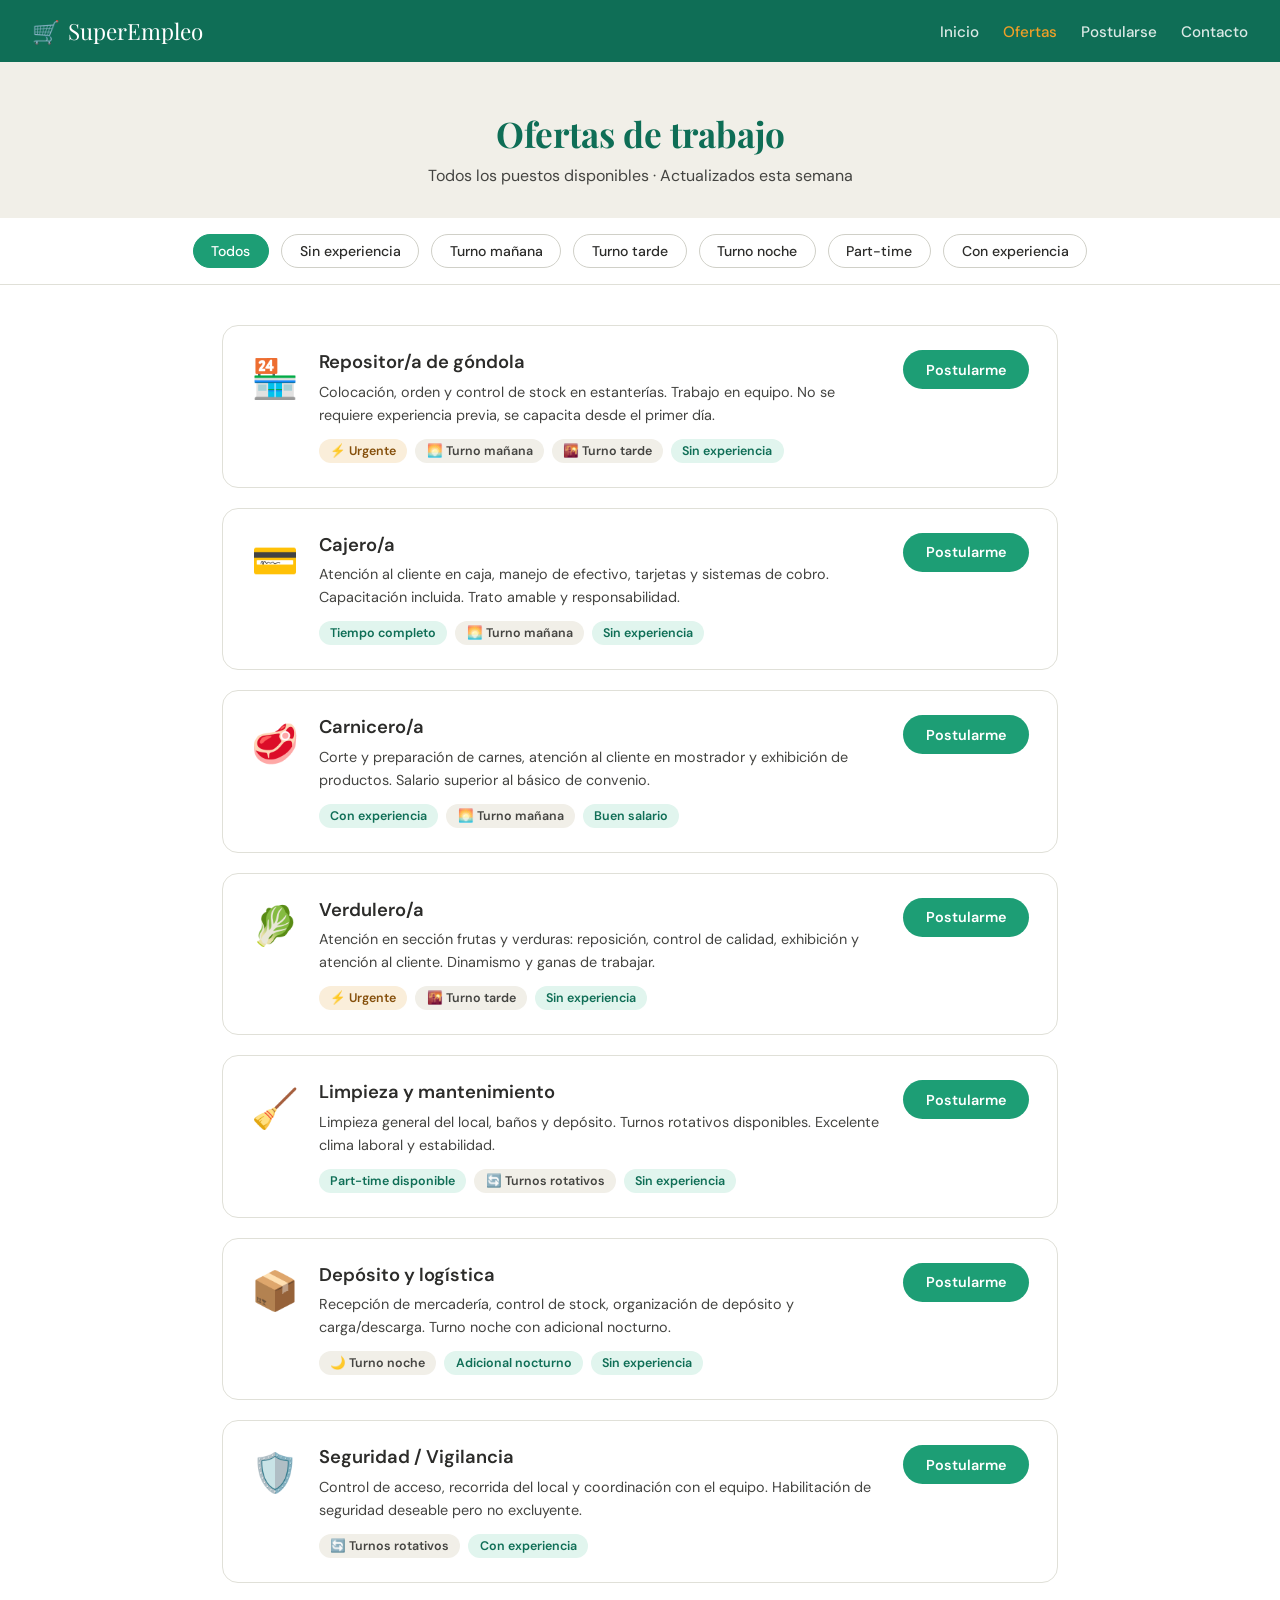
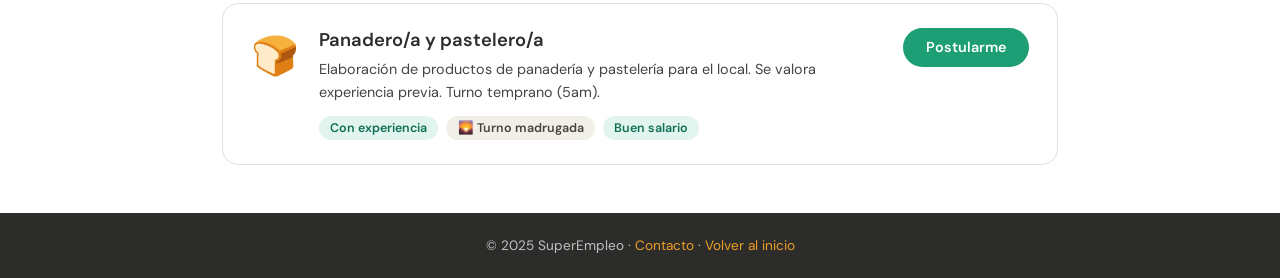
==== ofertas.html @ 65cd65aa "respaldo" ====
<!DOCTYPE html>
<html lang="es">
<head>
  <meta charset="UTF-8" />
  <meta name="viewport" content="width=device-width, initial-scale=1.0" />
  <title>Ofertas de Trabajo · SuperEmpleo</title>
  <link rel="preconnect" href="https://fonts.googleapis.com" />
  <link href="https://fonts.googleapis.com/css2?family=Playfair+Display:wght@700&family=DM+Sans:wght@400;500;600&display=swap" rel="stylesheet" />
  <style>
    *, *::before, *::after { box-sizing: border-box; margin: 0; padding: 0; }
    :root {
      --verde: #1D9E75;
      --verde-oscuro: #0F6E56;
      --verde-claro: #E1F5EE;
      --naranja: #EF9F27;
      --naranja-claro: #FAEEDA;
      --gris: #444441;
      --gris-claro: #F1EFE8;
      --blanco: #ffffff;
      --texto: #2C2C2A;
    }
    body { font-family: 'DM Sans', sans-serif; color: var(--texto); background: var(--blanco); }

    nav {
      background: var(--verde-oscuro); padding: 1rem 2rem;
      display: flex; justify-content: space-between; align-items: center;
      position: sticky; top: 0; z-index: 100;
    }
    .nav-logo {
      font-family: 'Playfair Display', serif; color: var(--blanco);
      font-size: 1.4rem; text-decoration: none; display: flex; align-items: center; gap: 0.5rem;
    }
    .nav-links { display: flex; gap: 1.5rem; list-style: none; }
    .nav-links a { color: rgba(255,255,255,0.85); text-decoration: none; font-size: 0.95rem; font-weight: 500; transition: color 0.2s; }
    .nav-links a:hover, .nav-links a.activo { color: var(--naranja); }

    .page-header {
      background: var(--gris-claro);
      padding: 3rem 2rem 2rem;
      text-align: center;
    }
    .page-header h1 {
      font-family: 'Playfair Display', serif;
      font-size: 2.2rem;
      color: var(--verde-oscuro);
      margin-bottom: 0.5rem;
    }
    .page-header p { color: var(--gris); font-size: 1rem; }

    /* FILTROS */
    .filtros {
      background: var(--blanco);
      border-bottom: 1px solid #e0e0d8;
      padding: 1rem 2rem;
      display: flex;
      gap: 0.75rem;
      flex-wrap: wrap;
      justify-content: center;
    }
    .filtro-btn {
      background: var(--blanco);
      border: 1.5px solid #d0d0c8;
      border-radius: 50px;
      padding: 0.45rem 1.1rem;
      font-size: 0.88rem;
      font-weight: 500;
      cursor: pointer;
      color: var(--texto);
      transition: all 0.2s;
      font-family: 'DM Sans', sans-serif;
    }
    .filtro-btn:hover { border-color: var(--verde); color: var(--verde); }
    .filtro-btn.activo { background: var(--verde); border-color: var(--verde); color: var(--blanco); }

    /* LISTA DE OFERTAS */
    .ofertas-container {
      max-width: 900px;
      margin: 2.5rem auto;
      padding: 0 2rem;
    }
    .oferta-card {
      background: var(--blanco);
      border: 1px solid #e0e0d8;
      border-radius: 16px;
      padding: 1.5rem 1.75rem;
      margin-bottom: 1.25rem;
      display: flex;
      align-items: flex-start;
      gap: 1.25rem;
      transition: transform 0.2s, box-shadow 0.2s;
    }
    .oferta-card:hover {
      transform: translateY(-3px);
      box-shadow: 0 10px 28px rgba(0,0,0,0.07);
    }
    .oferta-icono {
      font-size: 2.4rem;
      min-width: 48px;
      text-align: center;
      padding-top: 0.2rem;
    }
    .oferta-info { flex: 1; }
    .oferta-info h3 { font-size: 1.15rem; font-weight: 600; margin-bottom: 0.4rem; }
    .oferta-info p { font-size: 0.9rem; color: var(--gris); line-height: 1.6; margin-bottom: 0.75rem; }
    .oferta-meta {
      display: flex; gap: 0.5rem; flex-wrap: wrap; align-items: center;
    }
    .tag {
      display: inline-block;
      font-size: 0.78rem; font-weight: 600;
      padding: 0.25rem 0.7rem;
      border-radius: 50px;
      background: var(--verde-claro);
      color: var(--verde-oscuro);
    }
    .tag.urgente { background: var(--naranja-claro); color: #854F0B; }
    .tag.turno { background: var(--gris-claro); color: var(--gris); }
    .oferta-accion { display: flex; align-items: center; }
    .btn-postular {
      background: var(--verde);
      color: var(--blanco);
      padding: 0.65rem 1.4rem;
      border-radius: 50px;
      text-decoration: none;
      font-weight: 600;
      font-size: 0.9rem;
      white-space: nowrap;
      transition: background 0.2s, transform 0.2s;
    }
    .btn-postular:hover { background: var(--verde-oscuro); transform: scale(1.03); }

    footer {
      background: var(--texto); color: rgba(255,255,255,0.7);
      text-align: center; padding: 1.5rem 2rem; font-size: 0.85rem; margin-top: 3rem;
    }
    footer a { color: var(--naranja); text-decoration: none; }

    @media (max-width: 600px) {
      .oferta-card { flex-direction: column; }
      .oferta-accion { justify-content: flex-start; }
    }
  </style>
</head>
<body>

  <nav>
    <a href="index.html" class="nav-logo"><span>🛒</span> SuperEmpleo</a>
    <ul class="nav-links">
      <li><a href="index.html">Inicio</a></li>
      <li><a href="ofertas.html" class="activo">Ofertas</a></li>
      <li><a href="formulario.html">Postularse</a></li>
      <li><a href="contacto.html">Contacto</a></li>
    </ul>
  </nav>

  <div class="page-header">
    <h1>Ofertas de trabajo</h1>
    <p>Todos los puestos disponibles · Actualizados esta semana</p>
  </div>

  <div class="filtros">
    <button class="filtro-btn activo">Todos</button>
    <button class="filtro-btn">Sin experiencia</button>
    <button class="filtro-btn">Turno mañana</button>
    <button class="filtro-btn">Turno tarde</button>
    <button class="filtro-btn">Turno noche</button>
    <button class="filtro-btn">Part-time</button>
    <button class="filtro-btn">Con experiencia</button>
  </div>

  <div class="ofertas-container">

    <div class="oferta-card">
      <div class="oferta-icono">🏪</div>
      <div class="oferta-info">
        <h3>Repositor/a de góndola</h3>
        <p>Colocación, orden y control de stock en estanterías. Trabajo en equipo. No se requiere experiencia previa, se capacita desde el primer día.</p>
        <div class="oferta-meta">
          <span class="tag urgente">⚡ Urgente</span>
          <span class="tag turno">🌅 Turno mañana</span>
          <span class="tag turno">🌇 Turno tarde</span>
          <span class="tag">Sin experiencia</span>
        </div>
      </div>
      <div class="oferta-accion">
        <a href="formulario.html" class="btn-postular">Postularme</a>
      </div>
    </div>

    <div class="oferta-card">
      <div class="oferta-icono">💳</div>
      <div class="oferta-info">
        <h3>Cajero/a</h3>
        <p>Atención al cliente en caja, manejo de efectivo, tarjetas y sistemas de cobro. Capacitación incluida. Trato amable y responsabilidad.</p>
        <div class="oferta-meta">
          <span class="tag">Tiempo completo</span>
          <span class="tag turno">🌅 Turno mañana</span>
          <span class="tag">Sin experiencia</span>
        </div>
      </div>
      <div class="oferta-accion">
        <a href="formulario.html" class="btn-postular">Postularme</a>
      </div>
    </div>

    <div class="oferta-card">
      <div class="oferta-icono">🥩</div>
      <div class="oferta-info">
        <h3>Carnicero/a</h3>
        <p>Corte y preparación de carnes, atención al cliente en mostrador y exhibición de productos. Salario superior al básico de convenio.</p>
        <div class="oferta-meta">
          <span class="tag">Con experiencia</span>
          <span class="tag turno">🌅 Turno mañana</span>
          <span class="tag">Buen salario</span>
        </div>
      </div>
      <div class="oferta-accion">
        <a href="formulario.html" class="btn-postular">Postularme</a>
      </div>
    </div>

    <div class="oferta-card">
      <div class="oferta-icono">🥬</div>
      <div class="oferta-info">
        <h3>Verdulero/a</h3>
        <p>Atención en sección frutas y verduras: reposición, control de calidad, exhibición y atención al cliente. Dinamismo y ganas de trabajar.</p>
        <div class="oferta-meta">
          <span class="tag urgente">⚡ Urgente</span>
          <span class="tag turno">🌇 Turno tarde</span>
          <span class="tag">Sin experiencia</span>
        </div>
      </div>
      <div class="oferta-accion">
        <a href="formulario.html" class="btn-postular">Postularme</a>
      </div>
    </div>

    <div class="oferta-card">
      <div class="oferta-icono">🧹</div>
      <div class="oferta-info">
        <h3>Limpieza y mantenimiento</h3>
        <p>Limpieza general del local, baños y depósito. Turnos rotativos disponibles. Excelente clima laboral y estabilidad.</p>
        <div class="oferta-meta">
          <span class="tag">Part-time disponible</span>
          <span class="tag turno">🔄 Turnos rotativos</span>
          <span class="tag">Sin experiencia</span>
        </div>
      </div>
      <div class="oferta-accion">
        <a href="formulario.html" class="btn-postular">Postularme</a>
      </div>
    </div>

    <div class="oferta-card">
      <div class="oferta-icono">📦</div>
      <div class="oferta-info">
        <h3>Depósito y logística</h3>
        <p>Recepción de mercadería, control de stock, organización de depósito y carga/descarga. Turno noche con adicional nocturno.</p>
        <div class="oferta-meta">
          <span class="tag turno">🌙 Turno noche</span>
          <span class="tag">Adicional nocturno</span>
          <span class="tag">Sin experiencia</span>
        </div>
      </div>
      <div class="oferta-accion">
        <a href="formulario.html" class="btn-postular">Postularme</a>
      </div>
    </div>

    <div class="oferta-card">
      <div class="oferta-icono">🛡️</div>
      <div class="oferta-info">
        <h3>Seguridad / Vigilancia</h3>
        <p>Control de acceso, recorrida del local y coordinación con el equipo. Habilitación de seguridad deseable pero no excluyente.</p>
        <div class="oferta-meta">
          <span class="tag turno">🔄 Turnos rotativos</span>
          <span class="tag">Con experiencia</span>
        </div>
      </div>
      <div class="oferta-accion">
        <a href="formulario.html" class="btn-postular">Postularme</a>
      </div>
    </div>

    <div class="oferta-card">
      <div class="oferta-icono">🍞</div>
      <div class="oferta-info">
        <h3>Panadero/a y pastelero/a</h3>
        <p>Elaboración de productos de panadería y pastelería para el local. Se valora experiencia previa. Turno temprano (5am).</p>
        <div class="oferta-meta">
          <span class="tag">Con experiencia</span>
          <span class="tag turno">🌄 Turno madrugada</span>
          <span class="tag">Buen salario</span>
        </div>
      </div>
      <div class="oferta-accion">
        <a href="formulario.html" class="btn-postular">Postularme</a>
      </div>
    </div>

  </div>

  <footer>
    <p>© 2025 SuperEmpleo · <a href="contacto.html">Contacto</a> · <a href="index.html">Volver al inicio</a></p>
  </footer>

  <script>
    const btns = document.querySelectorAll('.filtro-btn');
    btns.forEach(btn => {
      btn.addEventListener('click', () => {
        btns.forEach(b => b.classList.remove('activo'));
        btn.classList.add('activo');
      });
    });
  </script>
</body>
</html>
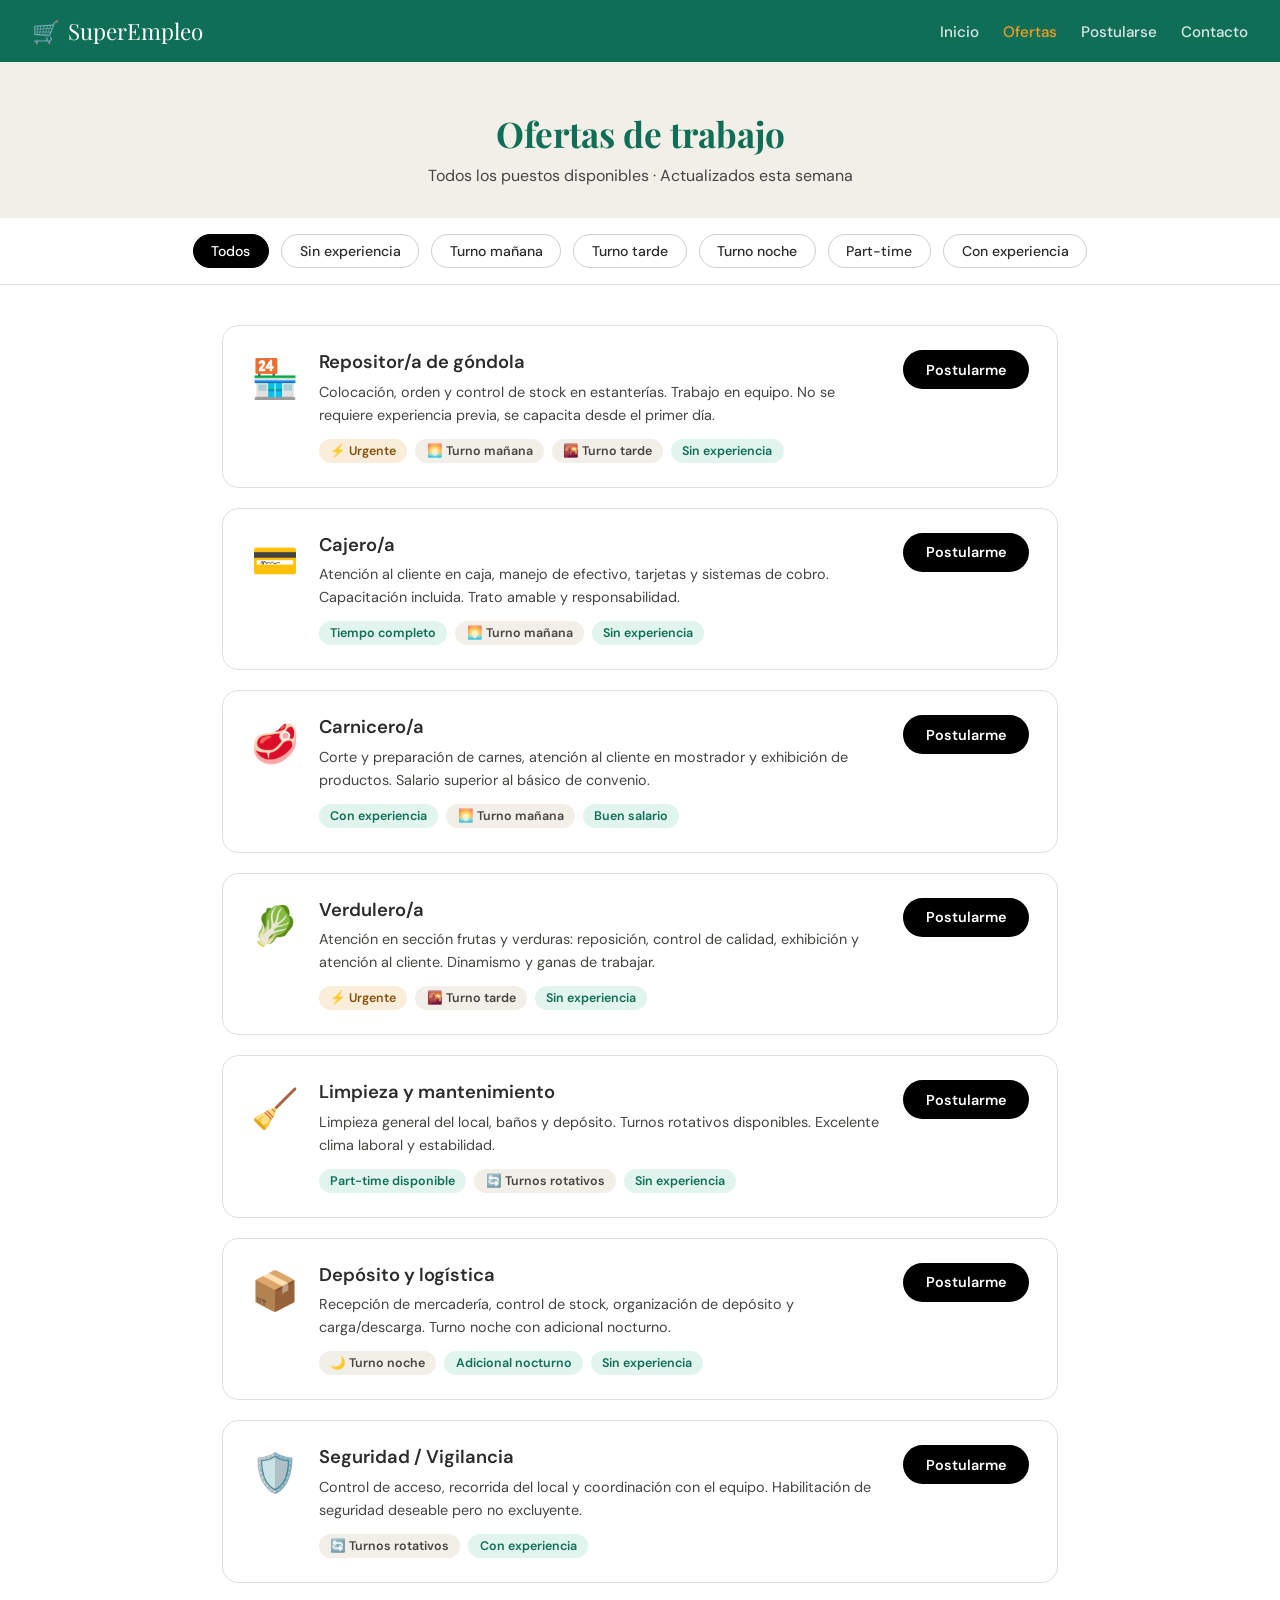
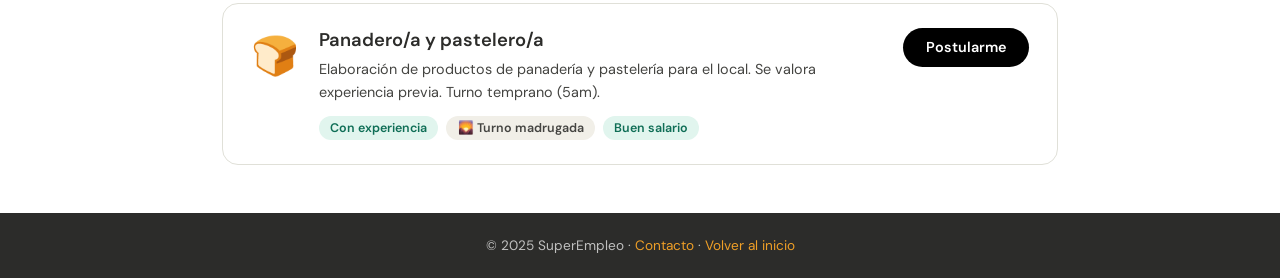
==== commit dc6b5bcf: "tyt" ====
--- a/ofertas.html
+++ b/ofertas.html
@@ -9,7 +9,7 @@
   <style>
     *, *::before, *::after { box-sizing: border-box; margin: 0; padding: 0; }
     :root {
-      --verde: #1D9E75;
+      --verde: #000000;
       --verde-oscuro: #0F6E56;
       --verde-claro: #E1F5EE;
       --naranja: #EF9F27;
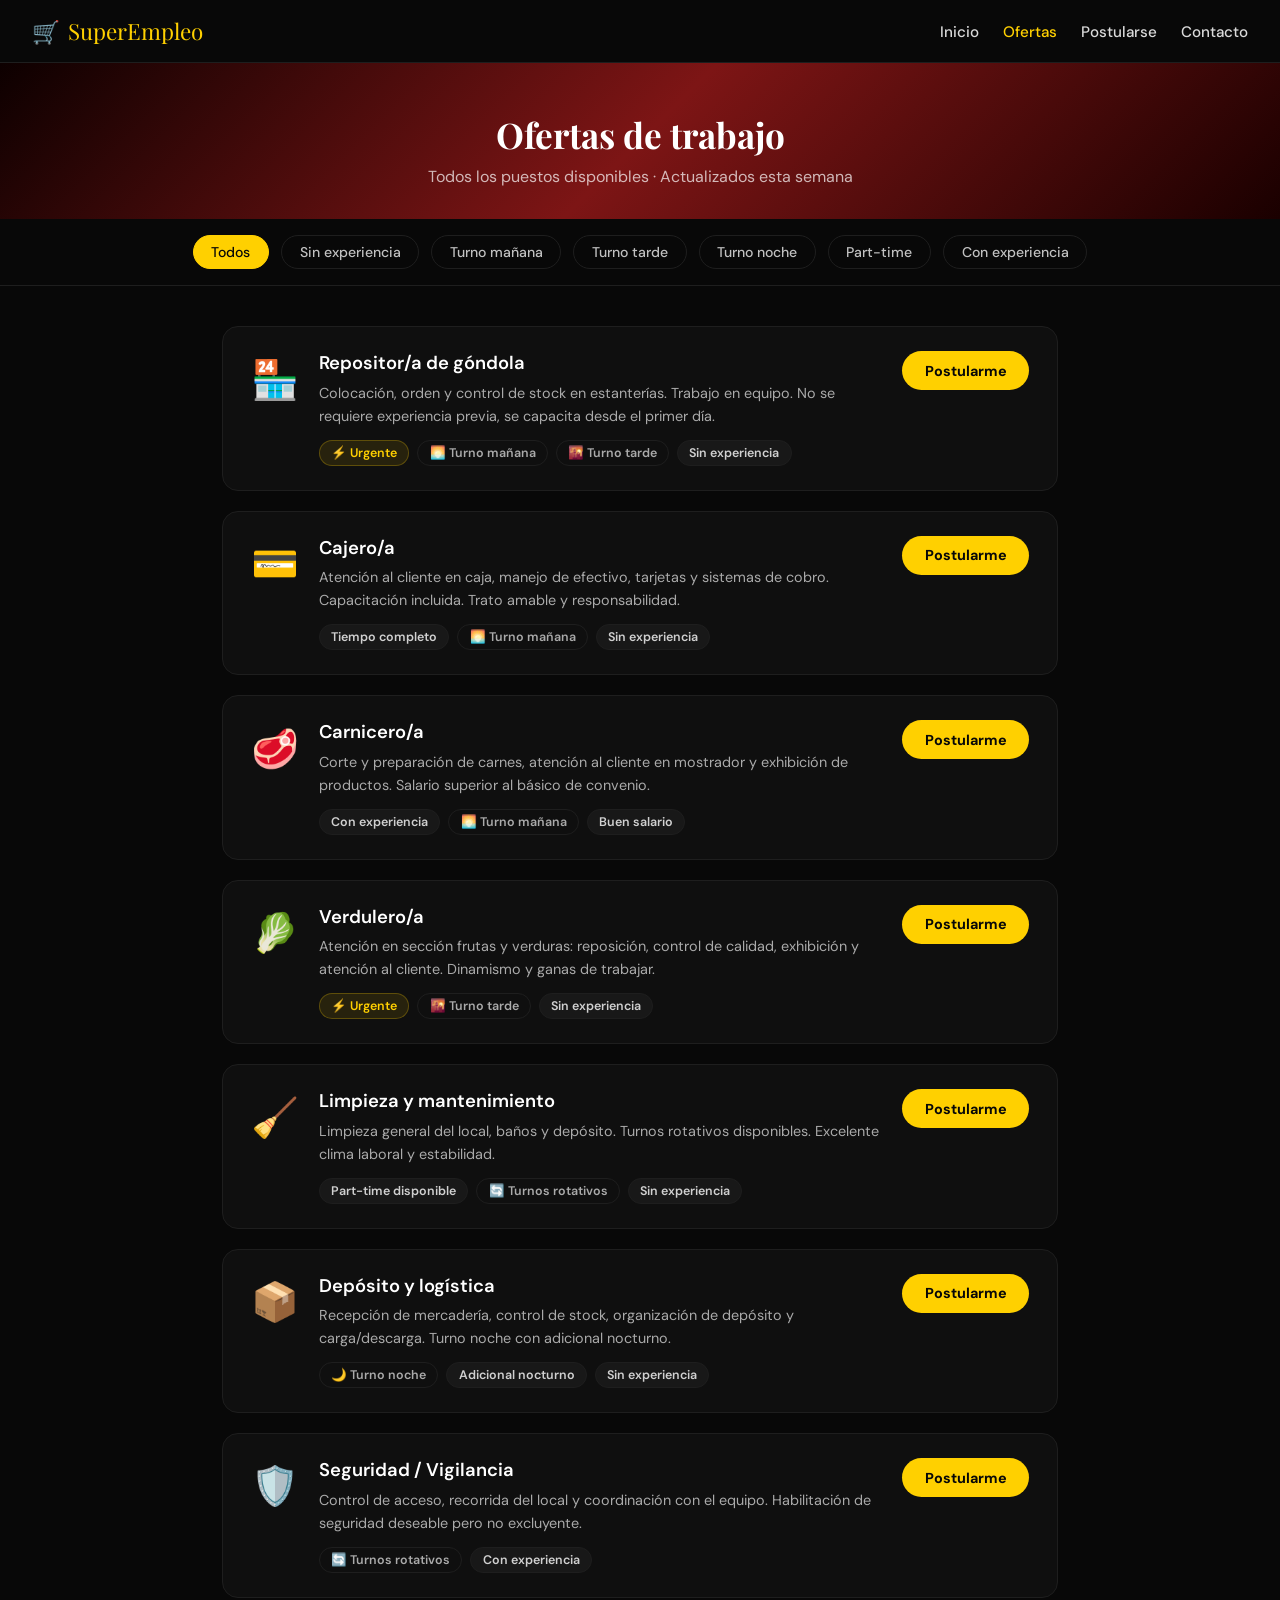
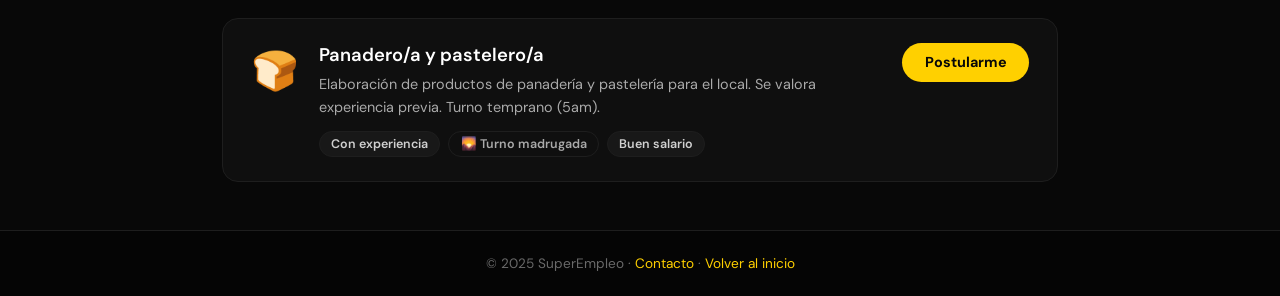
==== commit 8e70bc1e: "colores" ====
--- a/ofertas.html
+++ b/ofertas.html
@@ -9,48 +9,47 @@
   <style>
     *, *::before, *::after { box-sizing: border-box; margin: 0; padding: 0; }
     :root {
-      --verde: #000000;
-      --verde-oscuro: #0F6E56;
-      --verde-claro: #E1F5EE;
-      --naranja: #EF9F27;
-      --naranja-claro: #FAEEDA;
-      --gris: #444441;
-      --gris-claro: #F1EFE8;
-      --blanco: #ffffff;
-      --texto: #2C2C2A;
-    }
-    body { font-family: 'DM Sans', sans-serif; color: var(--texto); background: var(--blanco); }
+      --amarillo: #FFD000;
+      --negro: #080808;
+      --negro-card: #0f0f0f;
+      --negro-card-hover: #141414;
+      --rojo-oscuro: #7d1515;
+      --gris: #aaaaaa;
+      --gris-borde: #1e1e1e;
+      --texto: #ffffff;
+    }
+    body { font-family: 'DM Sans', sans-serif; color: var(--texto); background: var(--negro); }
 
     nav {
-      background: var(--verde-oscuro); padding: 1rem 2rem;
+      background: var(--negro); padding: 1rem 2rem;
       display: flex; justify-content: space-between; align-items: center;
       position: sticky; top: 0; z-index: 100;
+      border-bottom: 1px solid var(--gris-borde);
     }
     .nav-logo {
-      font-family: 'Playfair Display', serif; color: var(--blanco);
+      font-family: 'Playfair Display', serif; color: var(--amarillo);
       font-size: 1.4rem; text-decoration: none; display: flex; align-items: center; gap: 0.5rem;
     }
     .nav-links { display: flex; gap: 1.5rem; list-style: none; }
     .nav-links a { color: rgba(255,255,255,0.85); text-decoration: none; font-size: 0.95rem; font-weight: 500; transition: color 0.2s; }
-    .nav-links a:hover, .nav-links a.activo { color: var(--naranja); }
+    .nav-links a:hover, .nav-links a.activo { color: var(--amarillo); }
 
     .page-header {
-      background: var(--gris-claro);
+      background: linear-gradient(135deg, #0d0000 0%, var(--rojo-oscuro) 50%, #1a0000 100%);
       padding: 3rem 2rem 2rem;
       text-align: center;
     }
     .page-header h1 {
       font-family: 'Playfair Display', serif;
       font-size: 2.2rem;
-      color: var(--verde-oscuro);
+      color: var(--texto);
       margin-bottom: 0.5rem;
     }
-    .page-header p { color: var(--gris); font-size: 1rem; }
-
-    /* FILTROS */
+    .page-header p { color: rgba(255,255,255,0.7); font-size: 1rem; }
+
     .filtros {
-      background: var(--blanco);
-      border-bottom: 1px solid #e0e0d8;
+      background: var(--negro);
+      border-bottom: 1px solid var(--gris-borde);
       padding: 1rem 2rem;
       display: flex;
       gap: 0.75rem;
@@ -58,40 +57,40 @@
       justify-content: center;
     }
     .filtro-btn {
-      background: var(--blanco);
-      border: 1.5px solid #d0d0c8;
+      background: transparent;
+      border: 1.5px solid var(--gris-borde);
       border-radius: 50px;
       padding: 0.45rem 1.1rem;
       font-size: 0.88rem;
       font-weight: 500;
       cursor: pointer;
-      color: var(--texto);
+      color: rgba(255,255,255,0.75);
       transition: all 0.2s;
       font-family: 'DM Sans', sans-serif;
     }
-    .filtro-btn:hover { border-color: var(--verde); color: var(--verde); }
-    .filtro-btn.activo { background: var(--verde); border-color: var(--verde); color: var(--blanco); }
-
-    /* LISTA DE OFERTAS */
+    .filtro-btn:hover { border-color: var(--amarillo); color: var(--amarillo); }
+    .filtro-btn.activo { background: var(--amarillo); border-color: var(--amarillo); color: var(--negro); }
+
     .ofertas-container {
       max-width: 900px;
       margin: 2.5rem auto;
       padding: 0 2rem;
     }
     .oferta-card {
-      background: var(--blanco);
-      border: 1px solid #e0e0d8;
+      background: var(--negro-card);
+      border: 1px solid var(--gris-borde);
       border-radius: 16px;
       padding: 1.5rem 1.75rem;
       margin-bottom: 1.25rem;
       display: flex;
       align-items: flex-start;
       gap: 1.25rem;
-      transition: transform 0.2s, box-shadow 0.2s;
+      transition: transform 0.2s, box-shadow 0.2s, background 0.2s;
     }
     .oferta-card:hover {
       transform: translateY(-3px);
-      box-shadow: 0 10px 28px rgba(0,0,0,0.07);
+      background: var(--negro-card-hover);
+      box-shadow: 0 10px 28px rgba(0,0,0,0.6);
     }
     .oferta-icono {
       font-size: 2.4rem;
@@ -100,7 +99,7 @@
       padding-top: 0.2rem;
     }
     .oferta-info { flex: 1; }
-    .oferta-info h3 { font-size: 1.15rem; font-weight: 600; margin-bottom: 0.4rem; }
+    .oferta-info h3 { font-size: 1.15rem; font-weight: 600; margin-bottom: 0.4rem; color: #ffffff; }
     .oferta-info p { font-size: 0.9rem; color: var(--gris); line-height: 1.6; margin-bottom: 0.75rem; }
     .oferta-meta {
       display: flex; gap: 0.5rem; flex-wrap: wrap; align-items: center;
@@ -110,30 +109,33 @@
       font-size: 0.78rem; font-weight: 600;
       padding: 0.25rem 0.7rem;
       border-radius: 50px;
-      background: var(--verde-claro);
-      color: var(--verde-oscuro);
-    }
-    .tag.urgente { background: var(--naranja-claro); color: #854F0B; }
-    .tag.turno { background: var(--gris-claro); color: var(--gris); }
+      background: #181818;
+      color: rgba(255,255,255,0.8);
+      border: 1px solid #1e1e1e;
+    }
+    .tag.urgente { background: rgba(255, 208, 0, 0.10); color: var(--amarillo); border-color: rgba(255,208,0,0.25); }
+    .tag.turno { background: #0f0f0f; color: var(--gris); border-color: #1e1e1e; }
     .oferta-accion { display: flex; align-items: center; }
     .btn-postular {
-      background: var(--verde);
-      color: var(--blanco);
+      background: var(--amarillo);
+      color: var(--negro);
       padding: 0.65rem 1.4rem;
       border-radius: 50px;
       text-decoration: none;
-      font-weight: 600;
+      font-weight: 700;
       font-size: 0.9rem;
       white-space: nowrap;
       transition: background 0.2s, transform 0.2s;
     }
-    .btn-postular:hover { background: var(--verde-oscuro); transform: scale(1.03); }
+    .btn-postular:hover { background: #e6bc00; transform: scale(1.03); }
 
     footer {
-      background: var(--texto); color: rgba(255,255,255,0.7);
+      background: #050505;
+      color: rgba(255,255,255,0.4);
       text-align: center; padding: 1.5rem 2rem; font-size: 0.85rem; margin-top: 3rem;
-    }
-    footer a { color: var(--naranja); text-decoration: none; }
+      border-top: 1px solid var(--gris-borde);
+    }
+    footer a { color: var(--amarillo); text-decoration: none; }
 
     @media (max-width: 600px) {
       .oferta-card { flex-direction: column; }
